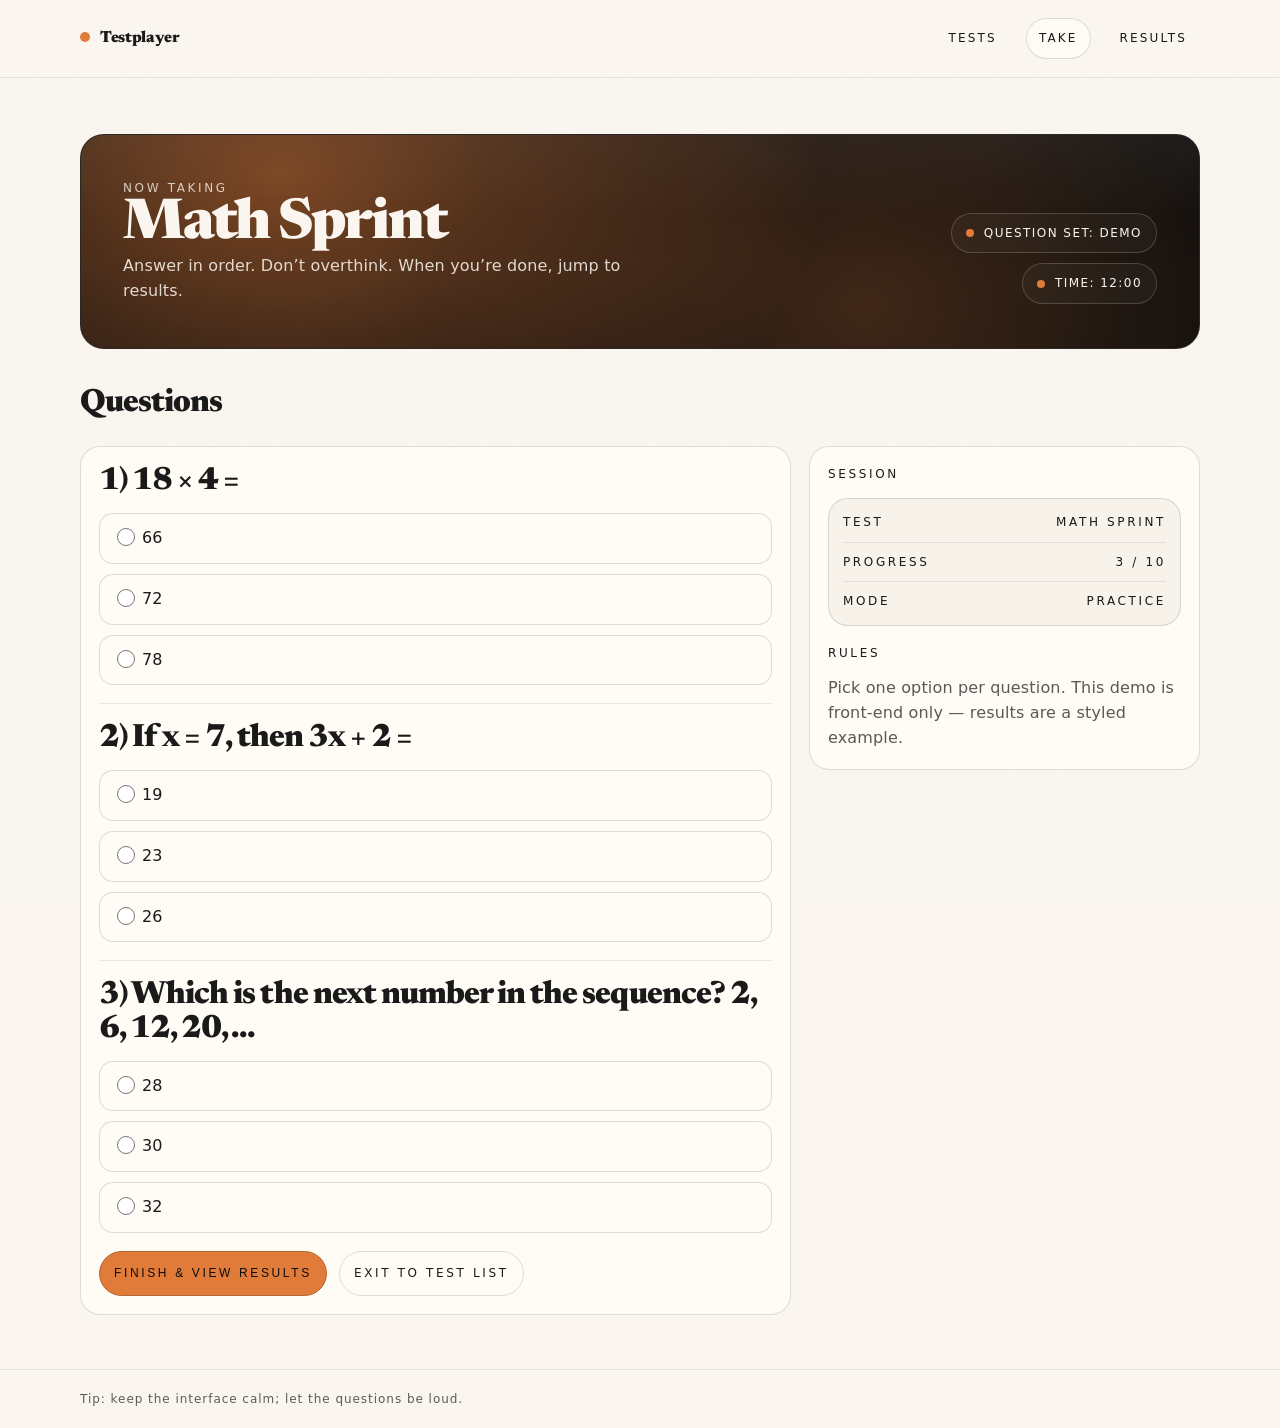
==== take-test.html @ 44b41dd5 "Add three-page HTML/CSS testplayer prototype Co-authored-by: openhands <openhands@all-hands.dev>" ====
<!doctype html>
<html lang="en">
<head>
  <meta charset="utf-8" />
  <meta name="viewport" content="width=device-width, initial-scale=1" />
  <title>Testplayer — Take test</title>
  <link rel="stylesheet" href="styles.css" />
</head>
<body>
  <div class="page">
    <header class="header">
      <div class="container header__inner">
        <a class="brand" href="index.html">
          <span class="brand__mark" aria-hidden="true"></span>
          <span class="brand__name">Testplayer</span>
        </a>

        <nav class="nav" aria-label="Primary">
          <a href="index.html">Tests</a>
          <a href="take-test.html" aria-current="page">Take</a>
          <a href="results.html">Results</a>
        </nav>
      </div>
    </header>

    <main class="main">
      <div class="container">
        <section class="hero" aria-label="Test header">
          <div class="hero__inner">
            <div>
              <div class="kicker">Now taking</div>
              <h1>Math Sprint</h1>
              <p>
                Answer in order. Don’t overthink. When you’re done, jump to results.
              </p>
            </div>

            <div class="hero__meta">
              <div class="pill"><span class="pill__dot" aria-hidden="true"></span>Question set: demo</div>
              <div class="pill"><span class="pill__dot" aria-hidden="true"></span>Time: 12:00</div>
            </div>
          </div>
        </section>

        <section class="section" aria-label="Test body">
          <h2 class="section__title">Questions</h2>

          <div class="split">
            <div class="panel">
              <form action="results.html" method="get">
                <div class="q">
                  <h2>1) 18 × 4 =</h2>
                  <div class="options" role="radiogroup" aria-label="Question 1">
                    <div class="option">
                      <input type="radio" id="q1a" name="q1" value="66" />
                      <label for="q1a">66</label>
                    </div>
                    <div class="option">
                      <input type="radio" id="q1b" name="q1" value="72" />
                      <label for="q1b">72</label>
                    </div>
                    <div class="option">
                      <input type="radio" id="q1c" name="q1" value="78" />
                      <label for="q1c">78</label>
                    </div>
                  </div>
                </div>

                <div class="divider my-18"></div>

                <div class="q">
                  <h2>2) If x = 7, then 3x + 2 =</h2>
                  <div class="options" role="radiogroup" aria-label="Question 2">
                    <div class="option">
                      <input type="radio" id="q2a" name="q2" value="19" />
                      <label for="q2a">19</label>
                    </div>
                    <div class="option">
                      <input type="radio" id="q2b" name="q2" value="23" />
                      <label for="q2b">23</label>
                    </div>
                    <div class="option">
                      <input type="radio" id="q2c" name="q2" value="26" />
                      <label for="q2c">26</label>
                    </div>
                  </div>
                </div>

                <div class="divider my-18"></div>

                <div class="q">
                  <h2>3) Which is the next number in the sequence? 2, 6, 12, 20, …</h2>
                  <div class="options" role="radiogroup" aria-label="Question 3">
                    <div class="option">
                      <input type="radio" id="q3a" name="q3" value="28" />
                      <label for="q3a">28</label>
                    </div>
                    <div class="option">
                      <input type="radio" id="q3b" name="q3" value="30" />
                      <label for="q3b">30</label>
                    </div>
                    <div class="option">
                      <input type="radio" id="q3c" name="q3" value="32" />
                      <label for="q3c">32</label>
                    </div>
                  </div>
                </div>

                <div class="actions mt-18">
                  <button class="btn btn--primary" type="submit">Finish & view results</button>
                  <a class="btn" href="index.html">Exit to test list</a>
                </div>
              </form>
            </div>

            <aside class="panel" aria-label="Test info">
              <div class="panel__title">Session</div>
              <div class="meta">
                <div class="meta__row"><span>Test</span><span>Math Sprint</span></div>
                <div class="divider"></div>
                <div class="meta__row"><span>Progress</span><span>3 / 10</span></div>
                <div class="divider"></div>
                <div class="meta__row"><span>Mode</span><span>Practice</span></div>
              </div>

              <div class="spacer-18" aria-hidden="true"></div>

              <div class="panel__title">Rules</div>
              <p class="muted m-0">
                Pick one option per question. This demo is front-end only — results are a styled example.
              </p>
            </aside>
          </div>
        </section>
      </div>
    </main>

    <footer class="footer">
      <div class="container">
        Tip: keep the interface calm; let the questions be loud.
      </div>
    </footer>
  </div>
</body>
</html>
---- styles.css ----
@import url('https://fonts.googleapis.com/css2?family=Newsreader:opsz,wght@6..72,200..900&display=swap');
@import url('https://api.fontshare.com/v2/css?f[]=satoshi@200,300,400,500,700,900&display=swap');

:root{
  --cream: #FAF6EF;
  --ink: #1A1A1A;
  --amber: #E07B39;
  --paper: #FFFCF5;
  --paper-2: #F4EFE6;
  --line: color-mix(in srgb, var(--ink) 14%, transparent);
  --line-2: color-mix(in srgb, var(--ink) 9%, transparent);

  --font-display: "Newsreader", "Playfair Display", serif;
  --font-body: "Satoshi", ui-sans-serif, system-ui, -apple-system, Segoe UI, Roboto, Arial, sans-serif;

  --radius-lg: 20px;
  --radius-md: 14px;
  --radius-sm: 10px;

  --container: 1120px;

  --body: 16px;
  --small: 12px;
  --title: 32px;
  --display: 56px;
}

*{ box-sizing: border-box; }
html, body{ height: 100%; }

body{
  margin: 0;
  background: var(--cream);
  color: var(--ink);
  font-family: var(--font-body);
  font-size: var(--body);
  font-weight: 200;
  line-height: 1.55;
  letter-spacing: 0.01em;
}

/* Subtle noise texture (paper-like) */
body::before{
  content: "";
  position: fixed;
  inset: 0;
  pointer-events: none;
  background-image: url("assets/noise.svg");
  background-size: 240px 240px;
  opacity: 0.06;
  mix-blend-mode: multiply;
  z-index: 0;
}

a{ color: inherit; text-decoration: none; }
a:hover{ text-decoration: underline; text-underline-offset: 3px; }

.page{
  min-height: 100dvh;
  display: flex;
  flex-direction: column;
  position: relative;
  z-index: 1;
}

.container{
  width: min(var(--container), calc(100% - 48px));
  margin-inline: auto;
}

.header{
  position: sticky;
  top: 0;
  z-index: 10;
  background: color-mix(in srgb, var(--cream) 92%, transparent);
  backdrop-filter: blur(10px);
  border-bottom: 1px solid var(--line-2);
}

.header__inner{
  display: flex;
  align-items: baseline;
  justify-content: space-between;
  padding: 18px 0;
  gap: 18px;
}

.brand{
  display: inline-flex;
  gap: 10px;
  align-items: baseline;
}

.brand__mark{
  width: 10px;
  height: 10px;
  border-radius: 999px;
  background: var(--amber);
}

.brand__name{
  font-family: var(--font-display);
  font-weight: 900;
  letter-spacing: -0.02em;
}

.nav{
  display: inline-flex;
  gap: 16px;
  align-items: center;
  flex-wrap: wrap;
  justify-content: flex-end;
}

.nav a{
  font-size: var(--small);
  text-transform: uppercase;
  letter-spacing: 0.18em;
  padding: 10px 12px;
  border-radius: 999px;
  border: 1px solid transparent;
}

.nav a[aria-current="page"]{
  border-color: var(--line);
  background: color-mix(in srgb, var(--paper) 70%, transparent);
}

.hero{
  margin-top: 26px;
  border-radius: calc(var(--radius-lg) + 4px);
  position: relative;
  overflow: hidden;
  background: #0D0D0D;
  color: var(--cream);
  border: 1px solid color-mix(in srgb, var(--cream) 12%, transparent);
}

.hero::before{
  content: "";
  position: absolute;
  inset: -2px;
  background:
    radial-gradient(900px 600px at 18% 20%, color-mix(in srgb, var(--amber) 55%, transparent), transparent 60%),
    radial-gradient(700px 560px at 70% 80%, color-mix(in srgb, var(--amber) 25%, transparent), transparent 62%),
    linear-gradient(180deg, rgba(255,255,255,0.06), transparent 38%);
  opacity: 0.95;
}

.hero::after{
  content: "";
  position: absolute;
  inset: 0;
  background-image: url("assets/noise.svg");
  background-size: 240px 240px;
  opacity: 0.10;
  mix-blend-mode: overlay;
}

.hero__inner{
  position: relative;
  padding: 44px 42px;
  display: grid;
  gap: 20px;
  grid-template-columns: 1.2fr 0.8fr;
  align-items: end;
}

.hero h1{
  font-family: var(--font-display);
  font-weight: 900;
  font-size: var(--display);
  line-height: 1.02;
  letter-spacing: -0.04em;
  margin: 0;
}

.hero p{
  margin: 0;
  max-width: 52ch;
  color: color-mix(in srgb, var(--cream) 86%, transparent);
}

.hero__meta{
  display: grid;
  gap: 10px;
  justify-items: end;
}

.kicker{
  font-size: var(--small);
  text-transform: uppercase;
  letter-spacing: 0.22em;
  color: color-mix(in srgb, var(--cream) 78%, transparent);
}

.pill{
  display: inline-flex;
  gap: 10px;
  align-items: center;
  padding: 10px 14px;
  border-radius: 999px;
  border: 1px solid color-mix(in srgb, var(--cream) 18%, transparent);
  background: rgba(255,255,255,0.03);
  font-size: var(--small);
  letter-spacing: 0.12em;
  text-transform: uppercase;
}

.pill__dot{
  width: 8px;
  height: 8px;
  border-radius: 999px;
  background: var(--amber);
}

.main{
  flex: 1;
  padding: 30px 0 54px;
}

.section{
  margin-top: 30px;
}

.section__title{
  font-family: var(--font-display);
  font-weight: 900;
  font-size: var(--title);
  letter-spacing: -0.03em;
  margin: 0 0 18px;
}

.grid{
  display: grid;
  gap: 18px;
  grid-template-columns: repeat(12, 1fr);
}

.card{
  grid-column: span 4;
  border-radius: var(--radius-lg);
  background: var(--paper);
  border: 1px solid var(--line);
  padding: 18px 18px 16px;
}

.card__top{
  display: flex;
  justify-content: space-between;
  align-items: baseline;
  gap: 16px;
}

.card h3{
  margin: 0;
  font-family: var(--font-display);
  font-weight: 900;
  font-size: 32px;
  line-height: 1.05;
  letter-spacing: -0.03em;
}

.card p{
  margin: 10px 0 16px;
  color: color-mix(in srgb, var(--ink) 86%, transparent);
}

.tag{
  font-size: var(--small);
  text-transform: uppercase;
  letter-spacing: 0.22em;
  padding: 8px 10px;
  border-radius: 999px;
  border: 1px solid var(--line);
  background: color-mix(in srgb, var(--paper-2) 55%, transparent);
  white-space: nowrap;
}

.actions{
  display: flex;
  gap: 12px;
  flex-wrap: wrap;
}

.btn{
  display: inline-flex;
  align-items: center;
  justify-content: center;
  gap: 10px;
  padding: 12px 14px;
  border-radius: 999px;
  border: 1px solid var(--line);
  background: transparent;
  font-size: var(--small);
  text-transform: uppercase;
  letter-spacing: 0.22em;
}

.btn--primary{
  background: var(--amber);
  border-color: color-mix(in srgb, var(--amber) 78%, var(--ink));
  color: #0D0D0D;
}

.btn:hover{
  text-decoration: none;
  border-color: color-mix(in srgb, var(--ink) 26%, transparent);
}

.btn--primary:hover{
  border-color: color-mix(in srgb, var(--ink) 36%, transparent);
}

.split{
  display: grid;
  grid-template-columns: 1fr 0.55fr;
  gap: 18px;
  align-items: start;
}

.panel{
  border-radius: var(--radius-lg);
  background: var(--paper);
  border: 1px solid var(--line);
  padding: 18px;
}

.panel__title{
  margin: 0 0 14px;
  font-size: var(--small);
  text-transform: uppercase;
  letter-spacing: 0.22em;
}

.q{
  display: grid;
  gap: 14px;
}

.q h2{
  margin: 0;
  font-family: var(--font-display);
  font-weight: 900;
  font-size: 32px;
  line-height: 1.05;
  letter-spacing: -0.03em;
}

.options{
  display: grid;
  gap: 10px;
}

.option{
  display: grid;
  grid-template-columns: 18px 1fr;
  gap: 12px;
  align-items: start;
  padding: 12px 12px;
  border-radius: var(--radius-md);
  border: 1px solid var(--line);
  background: color-mix(in srgb, var(--paper) 88%, transparent);
}

.option input{
  margin-top: 2px;
  width: 18px;
  height: 18px;
  accent-color: var(--amber);
}

.option label{
  cursor: pointer;
}

.option:has(input:checked){
  border-color: color-mix(in srgb, var(--amber) 56%, var(--ink));
  background: color-mix(in srgb, var(--amber) 10%, var(--paper));
}

.meta{
  display: grid;
  gap: 10px;
  padding: 14px;
  border-radius: var(--radius-lg);
  border: 1px solid var(--line);
  background: color-mix(in srgb, var(--paper-2) 72%, transparent);
}

.meta__row{
  display: flex;
  justify-content: space-between;
  gap: 14px;
  font-size: var(--small);
  text-transform: uppercase;
  letter-spacing: 0.22em;
}

.divider{
  height: 1px;
  background: var(--line-2);
}

.mt-18{ margin-top: 18px; }
.my-18{ margin-block: 18px; }
.spacer-18{ height: 18px; }
.m-0{ margin: 0; }

.score{
  display: grid;
  gap: 10px;
}

.score__big{
  font-family: var(--font-display);
  font-weight: 900;
  font-size: 56px;
  letter-spacing: -0.04em;
  line-height: 1;
}

.muted{ color: color-mix(in srgb, var(--ink) 72%, transparent); }

.footer{
  border-top: 1px solid var(--line-2);
  padding: 20px 0;
  color: color-mix(in srgb, var(--ink) 70%, transparent);
  font-size: var(--small);
  letter-spacing: 0.08em;
}

:focus-visible{
  outline: 3px solid color-mix(in srgb, var(--amber) 70%, transparent);
  outline-offset: 3px;
  border-radius: 12px;
}

@media (max-width: 960px){
  .hero__inner{ grid-template-columns: 1fr; align-items: start; }
  .hero__meta{ justify-items: start; }
  .card{ grid-column: span 12; }
  .split{ grid-template-columns: 1fr; }
}
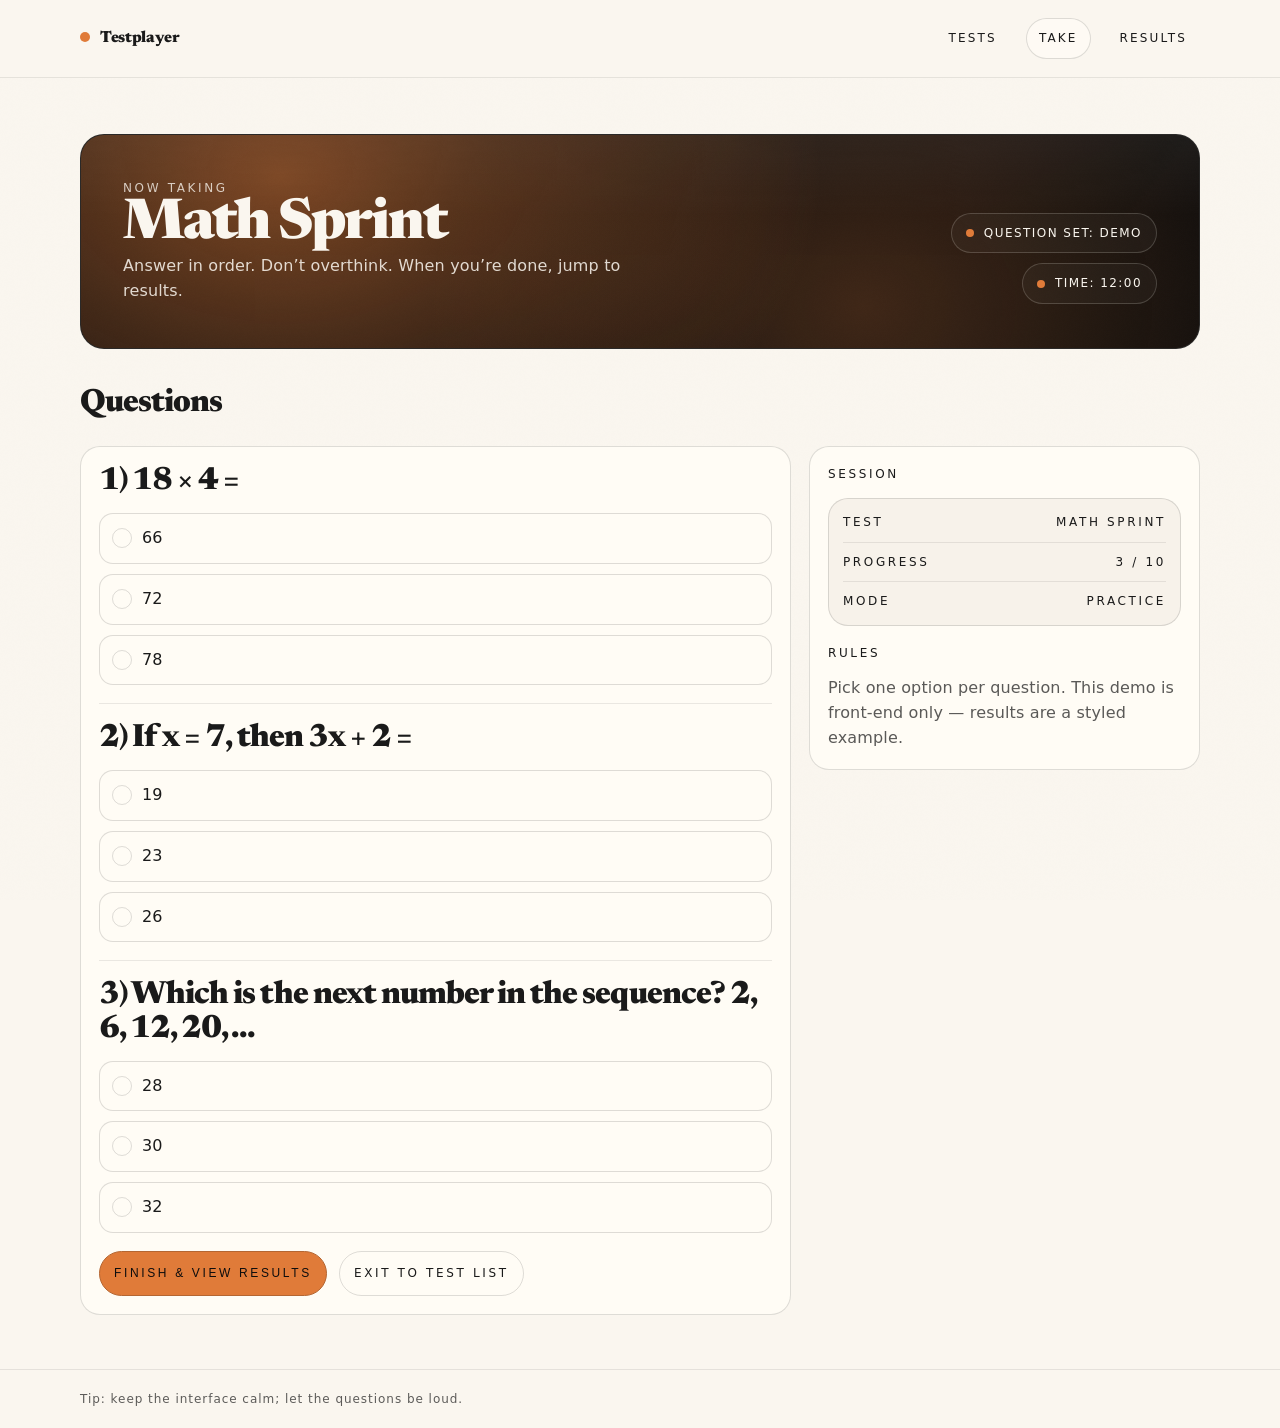
==== commit 82b7909d: "Refine option controls without :has selector Co-authored-by: openhands <openhands@all-hands.dev>" ====
--- a/take-test.html
+++ b/take-test.html
@@ -51,18 +51,18 @@
                 <div class="q">
                   <h2>1) 18 × 4 =</h2>
                   <div class="options" role="radiogroup" aria-label="Question 1">
-                    <div class="option">
-                      <input type="radio" id="q1a" name="q1" value="66" />
-                      <label for="q1a">66</label>
-                    </div>
-                    <div class="option">
-                      <input type="radio" id="q1b" name="q1" value="72" />
-                      <label for="q1b">72</label>
-                    </div>
-                    <div class="option">
-                      <input type="radio" id="q1c" name="q1" value="78" />
-                      <label for="q1c">78</label>
-                    </div>
+                    <label class="option">
+                      <input class="option__input" type="radio" id="q1a" name="q1" value="66" />
+                      <span class="option__box">66</span>
+                    </label>
+                    <label class="option">
+                      <input class="option__input" type="radio" id="q1b" name="q1" value="72" />
+                      <span class="option__box">72</span>
+                    </label>
+                    <label class="option">
+                      <input class="option__input" type="radio" id="q1c" name="q1" value="78" />
+                      <span class="option__box">78</span>
+                    </label>
                   </div>
                 </div>
 
@@ -71,18 +71,18 @@
                 <div class="q">
                   <h2>2) If x = 7, then 3x + 2 =</h2>
                   <div class="options" role="radiogroup" aria-label="Question 2">
-                    <div class="option">
-                      <input type="radio" id="q2a" name="q2" value="19" />
-                      <label for="q2a">19</label>
-                    </div>
-                    <div class="option">
-                      <input type="radio" id="q2b" name="q2" value="23" />
-                      <label for="q2b">23</label>
-                    </div>
-                    <div class="option">
-                      <input type="radio" id="q2c" name="q2" value="26" />
-                      <label for="q2c">26</label>
-                    </div>
+                    <label class="option">
+                      <input class="option__input" type="radio" id="q2a" name="q2" value="19" />
+                      <span class="option__box">19</span>
+                    </label>
+                    <label class="option">
+                      <input class="option__input" type="radio" id="q2b" name="q2" value="23" />
+                      <span class="option__box">23</span>
+                    </label>
+                    <label class="option">
+                      <input class="option__input" type="radio" id="q2c" name="q2" value="26" />
+                      <span class="option__box">26</span>
+                    </label>
                   </div>
                 </div>
 
@@ -91,18 +91,18 @@
                 <div class="q">
                   <h2>3) Which is the next number in the sequence? 2, 6, 12, 20, …</h2>
                   <div class="options" role="radiogroup" aria-label="Question 3">
-                    <div class="option">
-                      <input type="radio" id="q3a" name="q3" value="28" />
-                      <label for="q3a">28</label>
-                    </div>
-                    <div class="option">
-                      <input type="radio" id="q3b" name="q3" value="30" />
-                      <label for="q3b">30</label>
-                    </div>
-                    <div class="option">
-                      <input type="radio" id="q3c" name="q3" value="32" />
-                      <label for="q3c">32</label>
-                    </div>
+                    <label class="option">
+                      <input class="option__input" type="radio" id="q3a" name="q3" value="28" />
+                      <span class="option__box">28</span>
+                    </label>
+                    <label class="option">
+                      <input class="option__input" type="radio" id="q3b" name="q3" value="30" />
+                      <span class="option__box">30</span>
+                    </label>
+                    <label class="option">
+                      <input class="option__input" type="radio" id="q3c" name="q3" value="32" />
+                      <span class="option__box">32</span>
+                    </label>
                   </div>
                 </div>
 
--- a/styles.css
+++ b/styles.css
@@ -353,6 +353,17 @@
 }
 
 .option{
+  position: relative;
+  display: block;
+}
+
+.option__input{
+  position: absolute;
+  opacity: 0;
+  inset: 0;
+}
+
+.option__box{
   display: grid;
   grid-template-columns: 18px 1fr;
   gap: 12px;
@@ -361,22 +372,31 @@
   border-radius: var(--radius-md);
   border: 1px solid var(--line);
   background: color-mix(in srgb, var(--paper) 88%, transparent);
-}
-
-.option input{
-  margin-top: 2px;
+  cursor: pointer;
+}
+
+.option__box::before{
+  content: "";
   width: 18px;
   height: 18px;
-  accent-color: var(--amber);
-}
-
-.option label{
-  cursor: pointer;
-}
-
-.option:has(input:checked){
+  border-radius: 999px;
+  border: 1px solid var(--line);
+  margin-top: 2px;
+}
+
+.option__input:checked + .option__box{
   border-color: color-mix(in srgb, var(--amber) 56%, var(--ink));
   background: color-mix(in srgb, var(--amber) 10%, var(--paper));
+}
+
+.option__input:checked + .option__box::before{
+  border-color: var(--amber);
+  background: radial-gradient(circle at 50% 50%, var(--ink) 0 4px, var(--amber) 5px 100%);
+}
+
+.option__input:focus-visible + .option__box{
+  outline: 3px solid color-mix(in srgb, var(--amber) 70%, transparent);
+  outline-offset: 3px;
 }
 
 .meta{
